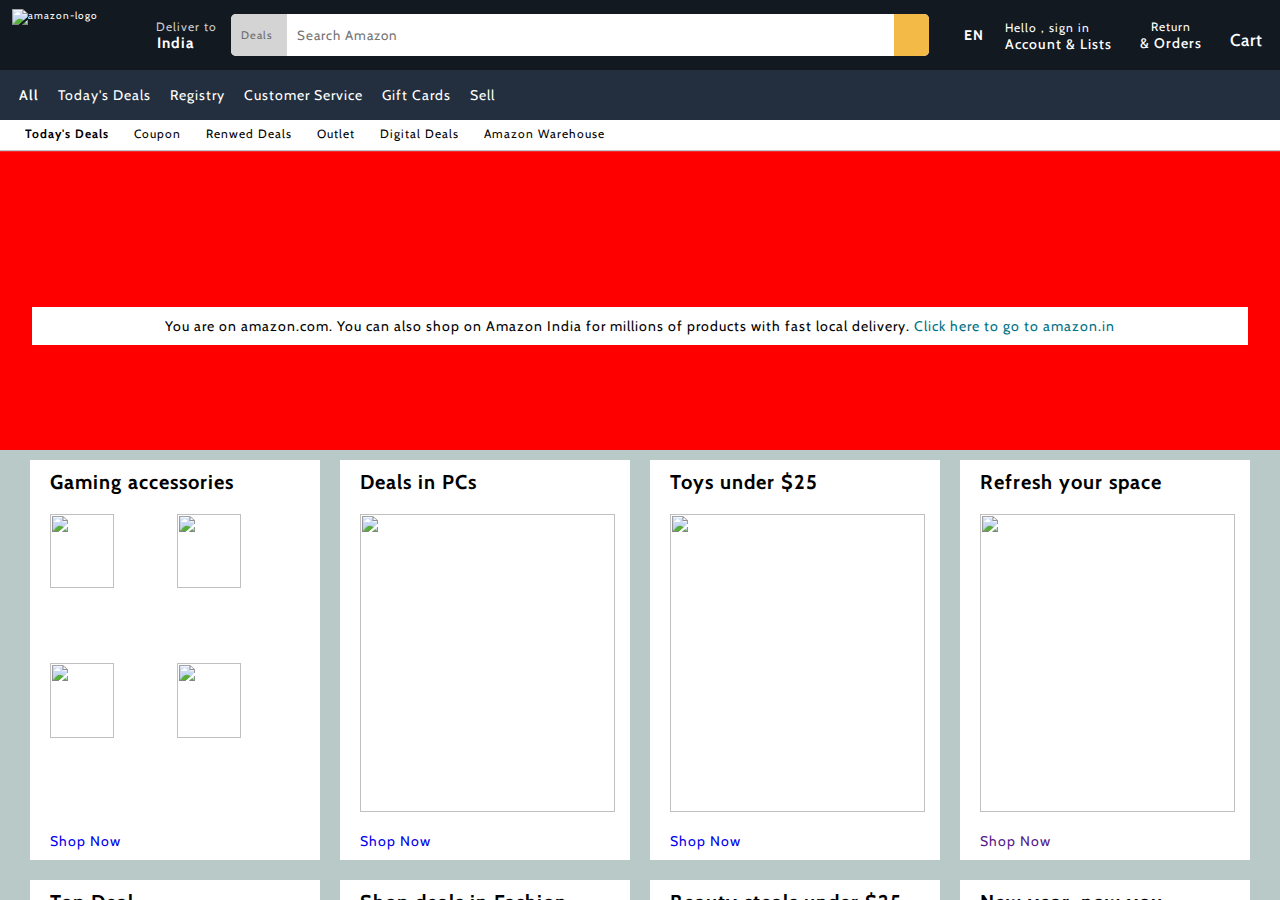
==== index.html @ 567fa58e "Add files via upload" ====
<!DOCTYPE html>
<html lang="en">
<head>
    <meta charset="UTF-8">
    <meta name="viewport" content="width=device-width, initial-scale=1.0">
    <title>Document</title>
    <link rel="stylesheet" href="style.css" class="css">
    <link rel="preconnect" href="https://fonts.googleapis.com">
<link rel="preconnect" href="https://fonts.gstatic.com" crossorigin>
<link href="https://fonts.googleapis.com/css2?family=Cabin&display=swap" rel="stylesheet">
    <link rel="stylesheet" href="https://cdnjs.cloudflare.com/ajax/libs/font-awesome/6.5.1/css/all.min.css" integrity="sha512-DTOQO9RWCH3ppGqcWaEA1BIZOC6xxalwEsw9c2QQeAIftl+Vegovlnee1c9QX4TctnWMn13TZye+giMm8e2LwA==" crossorigin="anonymous" referrerpolicy="no-referrer" />
</head>
<body>
    <main id="main">

      <!--navbar-->

      <nav class="navbar " id="top">
        <img class="logo border pointer" src="Images\amazon_logo.png" alt="amazon-logo">
        
        <div class="location border pointer ">
          <p id="del">Deliver to</p>
          
           <div class="loc">
            <i class="fa-solid fa-location-dot"></i>
            <p class="india">India</p>
           </div>
         
        </div>
        <div class="search_bar ">
          <div class="deals pointer">
            <p>Deals</p>
            <i class="fa-solid fa-caret-down"></i>
          </div>
          <input type="text" placeholder="Search Amazon" class="src_inp">
          <i class="fa-solid fa-magnifying-glass pointer"></i>
          
        </div>
        <div class="language pointer border ">
          <img src="Images\us.png" class="us" alt="">
          <div class="lan ">EN</div>
          <i class="fa-solid fa-caret-down "></i>
          
        </div>
        <div class="account pointer border">
          <div>Hello , sign in</div>
       <div class="account-list">
        <div>Account & Lists </div>
        <i class="fa-solid fa-caret-down " id="ac-dwn"></i>
       </div>
        </div>
        <div class="orders pointer border">
          <div class="return">Return</div>
          <div class="order">& Orders</div>
        </div>
         
        <div class="cart border">
          <i class="fa-solid fa-cart-shopping"></i>
          <p>Cart</p>
        </div>
      </nav>

      <!--menu-->
<div class="menu">
  <div class="menu1 border pointer menu_item">
  <i class="fa-solid fa-bars"></i>

    <p>All</p>
  </div>
  <div class="menu2 border pointer menu_item">Today's Deals</div>
  <div class="menu3 border pointer menu_item">Registry</div>
  <div class="menu4 border pointer menu_item">Customer Service</div>
  <div class="menu5 border pointer menu_item">Gift Cards</div>
  <div class="menu6 border pointer menu_item">Sell</div>
</div>
<!--more-opt-->
<div class="more-opt">
  <div class="opt opt1  pointer">Today's Deals</div>
  <div class="opt opt2  pointer ">Coupon</div>
  <div class="opt opt3  pointer ">Renwed Deals</div>
  <div class="opt opt4  pointer ">Outlet</div>
  <div class="opt opt5  pointer ">Digital Deals</div>
  <div class="opt opt6  pointer ">Amazon Warehouse</div>
</div>
<!--Banner-->
<div class="banner">
  <img class="hero_img" src="Images\hero_image.jpg" alt="">

  <div class="hero_about">
    <p>You are on amazon.com. You can also shop on Amazon India for millions of products with fast local delivery. <a href="https://www.googleadservices.com/pagead/aclk?sa=L&ai=DChcSEwjXyJTOwL6DAxUYqWYCHUCbA5oYABAAGgJzbQ&ase=2&gclid=Cj0KCQiAhc-sBhCEARIsAOVwHuTwsJpPOzrDEW8E8Zy0CabXCgBbrVJv8v0P89WZzaApPOVj-spFzAQaAnPkEALw_wcB&ohost=www.google.com&cid=CAESVuD2WkSX1UI0DCo82wtBcLU1YzucfIm0GB_oRRc8uwa-NbCUtRCdoZ4r8HHJZJoOBAyHm8RTLTuSbtdFjSuanRUeOKnUORDJxn6bvYE7KHfH1jacridY&sig=AOD64_3bE6QrCDKrYjGJjNWT3hb0oMa1qQ&q&nis=4&adurl&ved=2ahUKEwjatI3OwL6DAxUAyzgGHbobCCwQ0Qx6BAgFEAE"> Click here to go to amazon.in</a></p>
  </div>
  
</div>
<!--Products-->
<div class="items">
  <div class="item i1">
    <h1 class="item-txt">Gaming accessories</h1>
    <div class="prod-img">
      <img src="Images/gaming.jpg" alt="">
      <img src="Images/hf.jpg" alt="">
      <img src="Images/mouse.jpg" alt="">
      <img src="Images/chairs.jpg" alt="">
    </div>
      
    <a href="https://www.amazon.com/b/?_encoding=UTF8&node=23508887011&pd_rd_w=PhSkY&content-id=amzn1.sym.12129333-2117-4490-9c17-6d31baf0582a&pf_rd_p=12129333-2117-4490-9c17-6d31baf0582a&pf_rd_r=JGBJZRBA47THKET63KZQ&pd_rd_wg=zWwF2&pd_rd_r=ee27836d-19b1-47ef-a2b5-da055b16057d&ref_=pd_gw_unk">Shop Now</a>
</div>
<div class="item i2">
  <h1 class="item-txt">Deals in PCs</h1>
  <div class="prod-img"><img src="Images\pc.jpg" alt=""></div>
  <a href="https://www.amazon.com/gp/goldbox/?ie=UTF8&deals-widget=%257B%2522version%2522%253A1%252C%2522viewIndex%2522%253A0%252C%2522presetId%2522%253A%252219A70421F1B18305BA3C837E25E8FDF9%2522%252C%2522departments%2522%253A%255B%2522541966%2522%255D%252C%2522sorting%2522%253A%2522FEATURED%2522%257D&pd_rd_w=sxYec&content-id=amzn1.sym.3a6a1f11-a96c-444b-b219-97322616eb92&pf_rd_p=3a6a1f11-a96c-444b-b219-97322616eb92&pf_rd_r=K22PDY68NZGQTZPBHBGX&pd_rd_wg=TG5pD&pd_rd_r=9e80e28b-e934-4ed7-82a4-ca49ee17c522&ref_=pd_gw_unk#dealsGridLinkAnchor">Shop Now</a>
</div>
<div class="item i3">
  <h1 class="item-txt">Toys under $25</h1>
  <div class="prod-img"><img src="Images\toys.jpg" alt=""></div>
  <a href="https://www.amazon.com/s?k=toys&rh=p_36%3A-2500&_encoding=UTF8&content-id=amzn1.sym.44da4965-9668-4613-bec2-a3a75f0c2ad4&pd_rd_r=ee27836d-19b1-47ef-a2b5-da055b16057d&pd_rd_w=HcpTh&pd_rd_wg=zWwF2&pf_rd_p=44da4965-9668-4613-bec2-a3a75f0c2ad4&pf_rd_r=JGBJZRBA47THKET63KZQ&ref=pd_gw_unk">Shop Now</a>
</div>
<div class="item i4">
  <h1 class="item-txt">Refresh your space</h1>
  <div class="prod-img"><img src="Images\box3_image.jpg" alt=""></div>
  <a href="">Shop Now</a>
</div>
<div class="item i5">
  <h1 class="item-txt">Top Deal</h1>
  <div class="prod-img"><img src="Images\box2_image.jpg" alt=""></div>
  <a href="">Shop Now</a>
</div>
<div class="item i6">
  <h1 class="item-txt">Shop deals in Fashion</h1>
  <div class="prod-img"><img src="Images\box8_image.jpg" alt=""></div>
  <a href="">Shop Now</a>
</div>
<div class="item i7">
  <h1 class="item-txt">Beauty steals under $25</h1>
  <div class="prod-img"><img src="Images\box5_image.jpg" alt=""></div>
  <a href="">Shop Now</a>
</div>
<div class="item i8">
  <h1 class="item-txt">New year, now you</h1>
  <div class="prod-img"><img src="Images\gifts.jpg" alt=""></div>
  <a href="">Shop Now</a>
</div>
</div>
<!--Footer-->
<div id="back">
  <a href="#top" >Back to top</a>

</div>
<footer class="footer">

<div class="footer-items">
  <h1>Get to Know Us</h1>
  <p>Careers</p>
  <p>Blog</p>
  <p>About Amazon</p>
  <p>Investor Relation</p>
  <p>Amazon Devices</p>
  <p>Amazon Science</p>
</div>
<div class="footer-items">
  <h1>Make Money with Us</h1>
<p>Sell products on Amazon</p>
<p>Sell on Amazon Business</p>
<p>Sell apps on Amazon</p>
<p>Become an Affiliate</p>
<p>Advertise Your Products</p>
<p>Self-Publish with Us</p>
<p>Host an Amazon Hub</p>
<p>› See More Make Money <br>with Us</p>
</div>
<div class="footer-items">
  <h1>Amazon Payment Products</h1>
<p>Amazon Business Card</p>
<p>Shop with Points</p>
<p>Reload Your Balance</p>
<p>Amazon Currency Converter</p>
</div>
<div class="footer-items">
  <h1>Let Us Help You</h1>
<p>Amazon and COVID-19</p>
<p>Your Account</p>
<p>Your Orders</p>
<p>Shipping Rates & <br>Policies</p>
<p>Returns & Replacements</p>
<p>Manage Your Content and Devices</p>
<p>Amazon Assistant</p>
<p>Help</p>
</div>

</footer>
<div class="copywright">
  Conditions of Use  
    Privacy Notice
Your Ads Privacy Choices <br>
© 1996-2023, Amazon.com, Inc. or its affiliates
</div>
    </main>
    
</body>
<script src="scripts.js"></script> 
</html>
---- style.css ----
*{
    margin:0;
    padding:0;
    box-sizing:border-box;
    overflow-x:hidden;
    font-family:arial;
    font-family: 'Cabin', sans-serif;
    letter-spacing: .1rem;
    letter-spacing: .1rem;
    
}
:root,html{
    font-size: 62.5%;
}
#main{
    height:100vh;
    width:100vw;
    
    
}
.navbar{
    height:7rem;
    width: 100vw;
    background-color:#131921;
    display:flex;
    align-items:center;
    color:#fff;
    gap:none;
    justify-content:space-evenly;
    padding:.5rem;
    
    
}
.pointer{
    cursor: pointer;
}
/***************logo*************************/
.logo{
    height:90%;
    width:12rem;
    object-fit:cover;
}
.border{
    border: 1.5px solid transparent;
   

}
.border:hover{
    border: 1.5px solid #fff;
    transition:all .1s ease;
}
/***************location*************************/

.location{
    height:100%;
    width: auto;
   
    display:flex;
    flex-direction:column;
    font-size:1.5rem;
   
    padding-right:2rem;
   
    gap:0;
    justify-content:center;
    
}
#del{
    
    
     width:100%;
    flex-wrap:nowrap;
    font-size:1.2rem;
    display:flex;
    margin-left:30%;
    color:#cccccc;
    font-weight:5rem;
    
}

.loc{
  /* height:4.1rem; */
   
    display:flex;
    flex-direction:row;
    align-items:center;
    gap:5%;
    padding:none;
   font-weight:bold;
   overflow:visible;
   position: relative;


}
.fa-location-dot{
    position:absolute;
    font-size:1.8rem;
    object-fit:cover;
    margin-bottom:1rem;
   
    top:5%;
    overflow:visible;
}
.india{width: 100%;
    margin-left:32%;
   
}
/***************search-bar*************************/

.search_bar{
    height:70%;
    background-color:#fff;
    width:55%;
    display:flex;
    align-items:center;
    border-radius:.5rem;
    margin-left:.5rem;
    object-fit: cover;
    padding: none;
    justify-content:space-between;
    overflow: hidden;
    position:relative;

}
.deals{
    
    height:100%;
    width:8%;
    color:#6A6A6A;
    display:flex;
    gap:.4rem;
    align-items:center;
    justify-content:center;
    font-size:1.1rem;
    background-color:#D4D4D4;
    margin:none;
}
.fa-caret-down{
    margin-top:.1rem;
    font-size:1.4rem;
    background-color:transparent;
}
.src_inp{
    height:100%;
    outline:none;
    border:none;
    padding-left:1rem;
    
    width:87%;
}
.fa-magnifying-glass{
    height:100%;
   font-size:2.2rem;
   display: flex;
    align-self:center;
    justify-self:center;

    width:5%;
    padding-top:1rem;
   
    color:#000;
    background-color:#f3ba47;
    padding-left:1rem;
    
}
.fa-magnifying-glass:hover{
   background-color:#F3A847;
}
.src_border{
    border:.2rem solid #F3A847 ;
}
.language{
    height: 100%;
    display:flex;
    align-items:center;
    justify-content:center;
    color:#fff;
   padding:.5REM;
    font-size:1.4rem;
    font-weight:bold;
    gap:.3rem;
}
.us{
    height:1.5rem;
    width:2rem;
    
}
.language .fa-caret-down{

}
.account{
    display:flex;
    height: 100%;
    width: auto;
   justify-content: center;
    flex-direction: column;
    font-size: 1.2rem;
    padding:.5rem;
    font-weight:400;
    padding-top:1%;
    letter-spacing:none;
    padding-right:1rem;
   
}
.account-list{
    display:flex;
    padding-bottom:.5rem;
    font-size:1.4rem;
    font-weight:500;
   width:110%;
   overflow: visible;
   
    
    position: relative;
}
.account-list .fa-caret-down{
    
   position:absolute;
    display:flex;
    top:0%;
    right:0%;
    transform:translateY(50%);
   
    font-size:1.1rem;
    
}  
.orders{
    display:flex;
    flex-direction:column;
    justify-content:center;
    align-items: center;
    padding:1rem;
} 
.return{
    font-size:1.2rem;
    
}   
.order{
    font-size:1.4rem;
    font-weight:500;
   
} 

/************cart***************/
.cart{
    height: 100%;
    display:flex;
    gap:.5rem;
    padding:.5rem ;
    align-items: center;
}
.fa-cart-shopping{
    font-size:3rem;
}
.cart p {
    margin-top:1rem;
    font-size:1.7rem;
    font-weight:500;
}
/**************************menu************************/
.menu{
    height: 5rem;
    width:100vw;
    background-color:#232F3E;
    color: #fff;
    font-size: 1.4rem;
    display:flex;
    gap:.7rem;
    align-items: center;
    padding:.5rem;
    padding-left:1rem;

}
.menu_item{
    height: 100%;
    padding:.5rem;
    display:flex;
    align-items: center;
}
.menu1{
    height:100%;
    display: flex;
    align-items: center;
    gap:.3rem;
}
.menu1 p {
    font-weight:600;
}
.menu .menu1 .fa-bars{
font-size:2rem;

}
/******************More_opt************/
.more-opt{
  
        height: 3rem;
        width:100vw;
        background-color:#FFF;
        color: #000;
        font-size: 1.2rem;
        display:flex;
        gap:2.5rem;
        align-items: center;
        padding:.5rem;
        padding-left:2.5rem;
        padding-bottom:0rem;
    
    
}
.opt1{
    font-weight:bold;
}
.opt{
    border-bottom:.2rem solid transparent;
    padding-bottom:.7rem;
}
.opt:hover{
    color:#E47911;
    border-bottom:.2rem solid #E47911;
}
/********Banner***************/

.banner{
    
    background-size:cover;
    height:30rem;
    width: 100vw;
  position: relative;
  display:flex;
  align-items: center;
  justify-content: center;
 padding-left:2rem;
 padding-right:2rem;
  background-color: red;
  object-fit:cover;
  overflow:hidden;
}
.hero_img{
    position: absolute;
    height: 100%;
    width: 100%;
    scale:1.25;
    transform:translateY(10%);
    
  
}
.hero_about{
    width:95%;
    padding:1rem;
    background-color: #fff;
    position: absolute;
    font-size:1.4rem;
    display:flex;
    justify-content: center;
    margin-top: 4%;
}
.hero_about p a{
    text-decoration: none;
    color:#007185;
}
.hero_about p a:hover{
color:#C7511F;
text-decoration:underline;
}
/********************Items*****************************/
.items{
    width: 100vw;
    display: flex;
    row-gap:2rem;
    padding:1rem;
    flex-wrap:wrap;
    align-items:center;
    justify-content: space-evenly;
    background-color: #B9C9C7;
}
.item{
    height:40rem;
    width:23%;
    background-color:#fff;
    padding:1rem;
    padding-left:2rem;
    display:flex;
    flex-direction: column;
    row-gap:2rem;
}
.item a{
    font-size:1.4rem;
    text-decoration:none;
}
.item:hover a {
    color:#C7511F;
    text-decoration: underline;
    
    
}
.prod-img{
    background-color:grey;
    height:80%;
    width: 98%;
    overflow: hidden;
    display:flex;
    flex:wrap;
    background-color:#fff;
    cursor: pointer;



}
.prod-img img{
    width: 100%;
    height:100%;
}
.i1 .prod-img {
   position: relative;
   gap:0%;
   background-color:#fff;
   

}
.i1 .prod-img img {
    position: absolute;
    height:50%;
    width:50%;
 
 }
 .i1 .prod-img img:nth-child(1){
    bottom:0%;
    right:0%;
 }
 .i1 .prod-img img:nth-child(2){
    left:0%;
    
 }
 .i1 .prod-img img:nth-child(3){
    top:0%;
    right:0%;
 }
 .i1 .prod-img img:nth-child(2){
    bottom:0%;
 }
    /***********************footer*********************/

#back{
    height:5rem;
    width:100vw;
    font-size:1.4rem;
    background-color: #485769;
    display:flex;
    align-items: center;
    justify-content:center;
    cursor: pointer;
}
#back a{
    color:#fff;
    text-decoration: none;
    letter-spacing:0;

}
.footer{
    display: flex;
    justify-content:center;
    background-color: #232F3E;
    width:100vw;
    gap:10rem;
    color:#fff;
    align-items: space-evenly;
}
.footer-items h1{
    font-size: 1.6rem;
}
.footer-items p {
    border-bottom:1px solid transparent;
}
.footer-items p:hover {
    cursor: pointer;
text-decoration:underline;
}
.footer-items{
    display:flex;
    flex-direction: column;
   padding:4rem 0rem;
   gap:.8rem;
   font-size:1.4rem;
   
}
.copywright{
    background-color: #131A22;
    color:#fff;
    font-size:1.2rem;
    display: flex;
    justify-content: center;
    padding:2rem;
    text-align:center;
}
.copywright:hover{
text-decoration:underline;
}
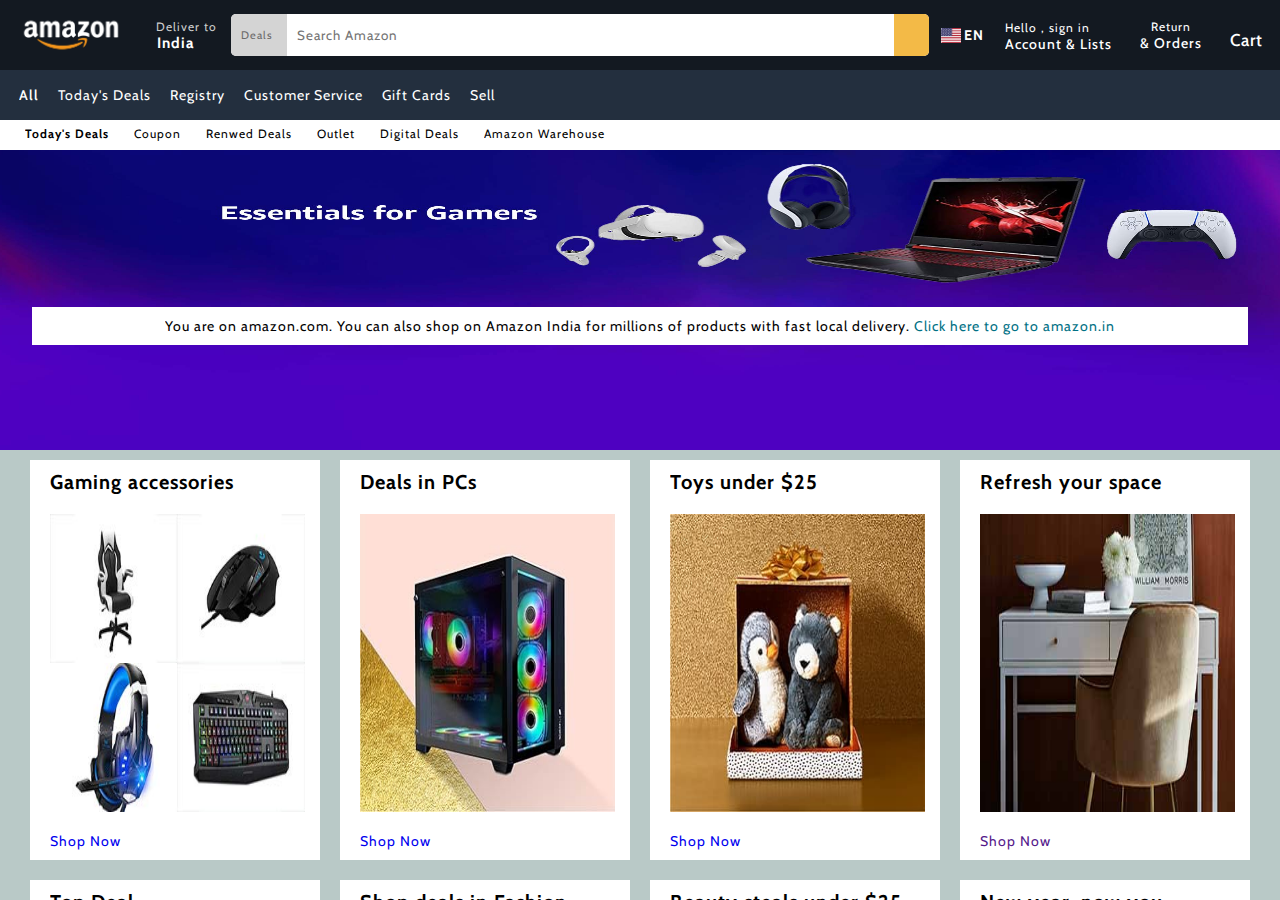
==== commit f3bc8eae: "Add files via upload" ====
--- a/index.html
+++ b/index.html
@@ -16,7 +16,7 @@
       <!--navbar-->
 
       <nav class="navbar " id="top">
-        <img class="logo border pointer" src="Images\amazon_logo.png" alt="amazon-logo">
+        <img class="logo border pointer" src="amazon_logo.png" alt="amazon-logo">
         
         <div class="location border pointer ">
           <p id="del">Deliver to</p>
@@ -37,7 +37,7 @@
           
         </div>
         <div class="language pointer border ">
-          <img src="Images\us.png" class="us" alt="">
+          <img src="us.png" class="us" alt="">
           <div class="lan ">EN</div>
           <i class="fa-solid fa-caret-down "></i>
           
@@ -84,7 +84,7 @@
 </div>
 <!--Banner-->
 <div class="banner">
-  <img class="hero_img" src="Images\hero_image.jpg" alt="">
+  <img class="hero_img" src="hero_image.jpg" alt="">
 
   <div class="hero_about">
     <p>You are on amazon.com. You can also shop on Amazon India for millions of products with fast local delivery. <a href="https://www.googleadservices.com/pagead/aclk?sa=L&ai=DChcSEwjXyJTOwL6DAxUYqWYCHUCbA5oYABAAGgJzbQ&ase=2&gclid=Cj0KCQiAhc-sBhCEARIsAOVwHuTwsJpPOzrDEW8E8Zy0CabXCgBbrVJv8v0P89WZzaApPOVj-spFzAQaAnPkEALw_wcB&ohost=www.google.com&cid=CAESVuD2WkSX1UI0DCo82wtBcLU1YzucfIm0GB_oRRc8uwa-NbCUtRCdoZ4r8HHJZJoOBAyHm8RTLTuSbtdFjSuanRUeOKnUORDJxn6bvYE7KHfH1jacridY&sig=AOD64_3bE6QrCDKrYjGJjNWT3hb0oMa1qQ&q&nis=4&adurl&ved=2ahUKEwjatI3OwL6DAxUAyzgGHbobCCwQ0Qx6BAgFEAE"> Click here to go to amazon.in</a></p>
@@ -96,47 +96,47 @@
   <div class="item i1">
     <h1 class="item-txt">Gaming accessories</h1>
     <div class="prod-img">
-      <img src="Images/gaming.jpg" alt="">
-      <img src="Images/hf.jpg" alt="">
-      <img src="Images/mouse.jpg" alt="">
-      <img src="Images/chairs.jpg" alt="">
+      <img src="gaming.jpg" alt="">
+      <img src="hf.jpg" alt="">
+      <img src="mouse.jpg" alt="">
+      <img src="chairs.jpg" alt="">
     </div>
       
     <a href="https://www.amazon.com/b/?_encoding=UTF8&node=23508887011&pd_rd_w=PhSkY&content-id=amzn1.sym.12129333-2117-4490-9c17-6d31baf0582a&pf_rd_p=12129333-2117-4490-9c17-6d31baf0582a&pf_rd_r=JGBJZRBA47THKET63KZQ&pd_rd_wg=zWwF2&pd_rd_r=ee27836d-19b1-47ef-a2b5-da055b16057d&ref_=pd_gw_unk">Shop Now</a>
 </div>
 <div class="item i2">
   <h1 class="item-txt">Deals in PCs</h1>
-  <div class="prod-img"><img src="Images\pc.jpg" alt=""></div>
+  <div class="prod-img"><img src="pc.jpg" alt=""></div>
   <a href="https://www.amazon.com/gp/goldbox/?ie=UTF8&deals-widget=%257B%2522version%2522%253A1%252C%2522viewIndex%2522%253A0%252C%2522presetId%2522%253A%252219A70421F1B18305BA3C837E25E8FDF9%2522%252C%2522departments%2522%253A%255B%2522541966%2522%255D%252C%2522sorting%2522%253A%2522FEATURED%2522%257D&pd_rd_w=sxYec&content-id=amzn1.sym.3a6a1f11-a96c-444b-b219-97322616eb92&pf_rd_p=3a6a1f11-a96c-444b-b219-97322616eb92&pf_rd_r=K22PDY68NZGQTZPBHBGX&pd_rd_wg=TG5pD&pd_rd_r=9e80e28b-e934-4ed7-82a4-ca49ee17c522&ref_=pd_gw_unk#dealsGridLinkAnchor">Shop Now</a>
 </div>
 <div class="item i3">
   <h1 class="item-txt">Toys under $25</h1>
-  <div class="prod-img"><img src="Images\toys.jpg" alt=""></div>
+  <div class="prod-img"><img src="toys.jpg" alt=""></div>
   <a href="https://www.amazon.com/s?k=toys&rh=p_36%3A-2500&_encoding=UTF8&content-id=amzn1.sym.44da4965-9668-4613-bec2-a3a75f0c2ad4&pd_rd_r=ee27836d-19b1-47ef-a2b5-da055b16057d&pd_rd_w=HcpTh&pd_rd_wg=zWwF2&pf_rd_p=44da4965-9668-4613-bec2-a3a75f0c2ad4&pf_rd_r=JGBJZRBA47THKET63KZQ&ref=pd_gw_unk">Shop Now</a>
 </div>
 <div class="item i4">
   <h1 class="item-txt">Refresh your space</h1>
-  <div class="prod-img"><img src="Images\box3_image.jpg" alt=""></div>
+  <div class="prod-img"><img src="box3_image.jpg" alt=""></div>
   <a href="">Shop Now</a>
 </div>
 <div class="item i5">
   <h1 class="item-txt">Top Deal</h1>
-  <div class="prod-img"><img src="Images\box2_image.jpg" alt=""></div>
+  <div class="prod-img"><img src="box2_image.jpg" alt=""></div>
   <a href="">Shop Now</a>
 </div>
 <div class="item i6">
   <h1 class="item-txt">Shop deals in Fashion</h1>
-  <div class="prod-img"><img src="Images\box8_image.jpg" alt=""></div>
+  <div class="prod-img"><img src="box8_image.jpg" alt=""></div>
   <a href="">Shop Now</a>
 </div>
 <div class="item i7">
   <h1 class="item-txt">Beauty steals under $25</h1>
-  <div class="prod-img"><img src="Images\box5_image.jpg" alt=""></div>
+  <div class="prod-img"><img src="box5_image.jpg" alt=""></div>
   <a href="">Shop Now</a>
 </div>
 <div class="item i8">
   <h1 class="item-txt">New year, now you</h1>
-  <div class="prod-img"><img src="Images\gifts.jpg" alt=""></div>
+  <div class="prod-img"><img src="gifts.jpg" alt=""></div>
   <a href="">Shop Now</a>
 </div>
 </div>
@@ -165,7 +165,7 @@
 <p>Advertise Your Products</p>
 <p>Self-Publish with Us</p>
 <p>Host an Amazon Hub</p>
-<p>› See More Make Money <br>with Us</p>
+<p>See More Make Money <br>with Us</p>
 </div>
 <div class="footer-items">
   <h1>Amazon Payment Products</h1>
